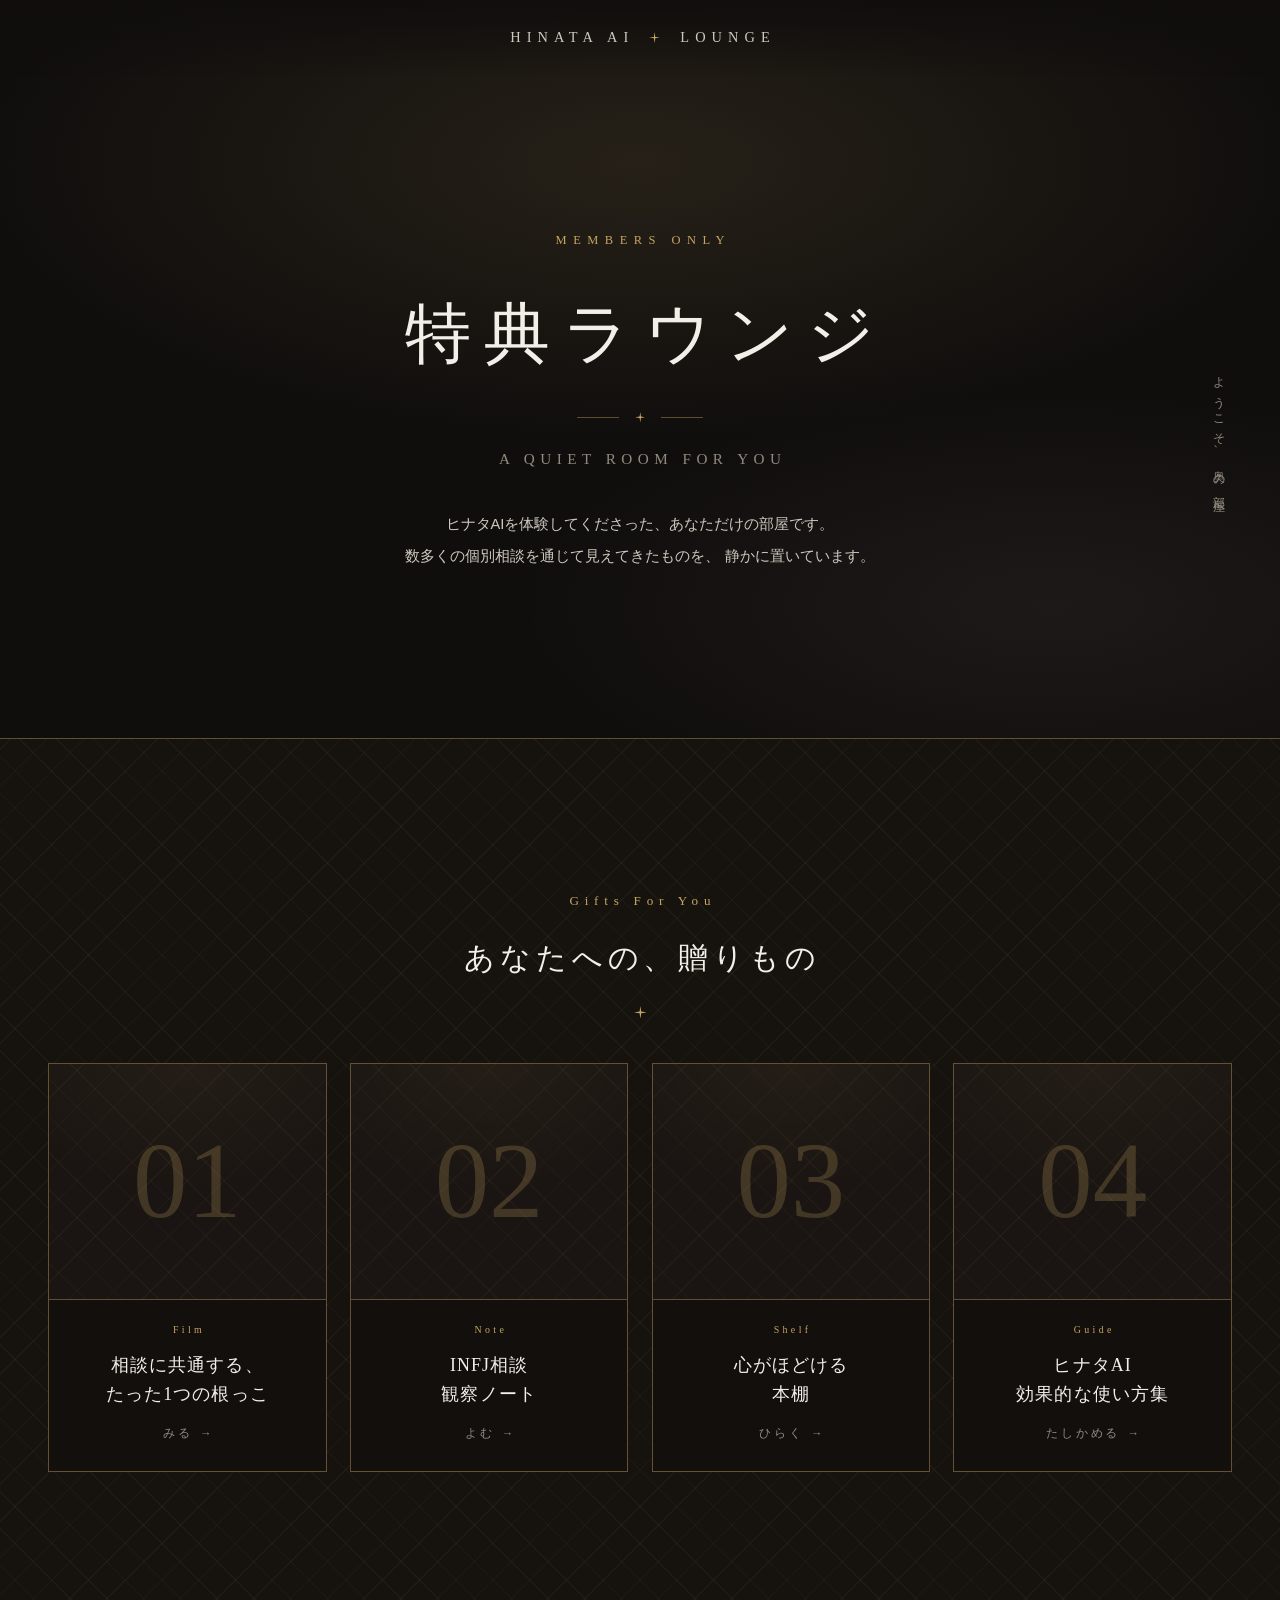
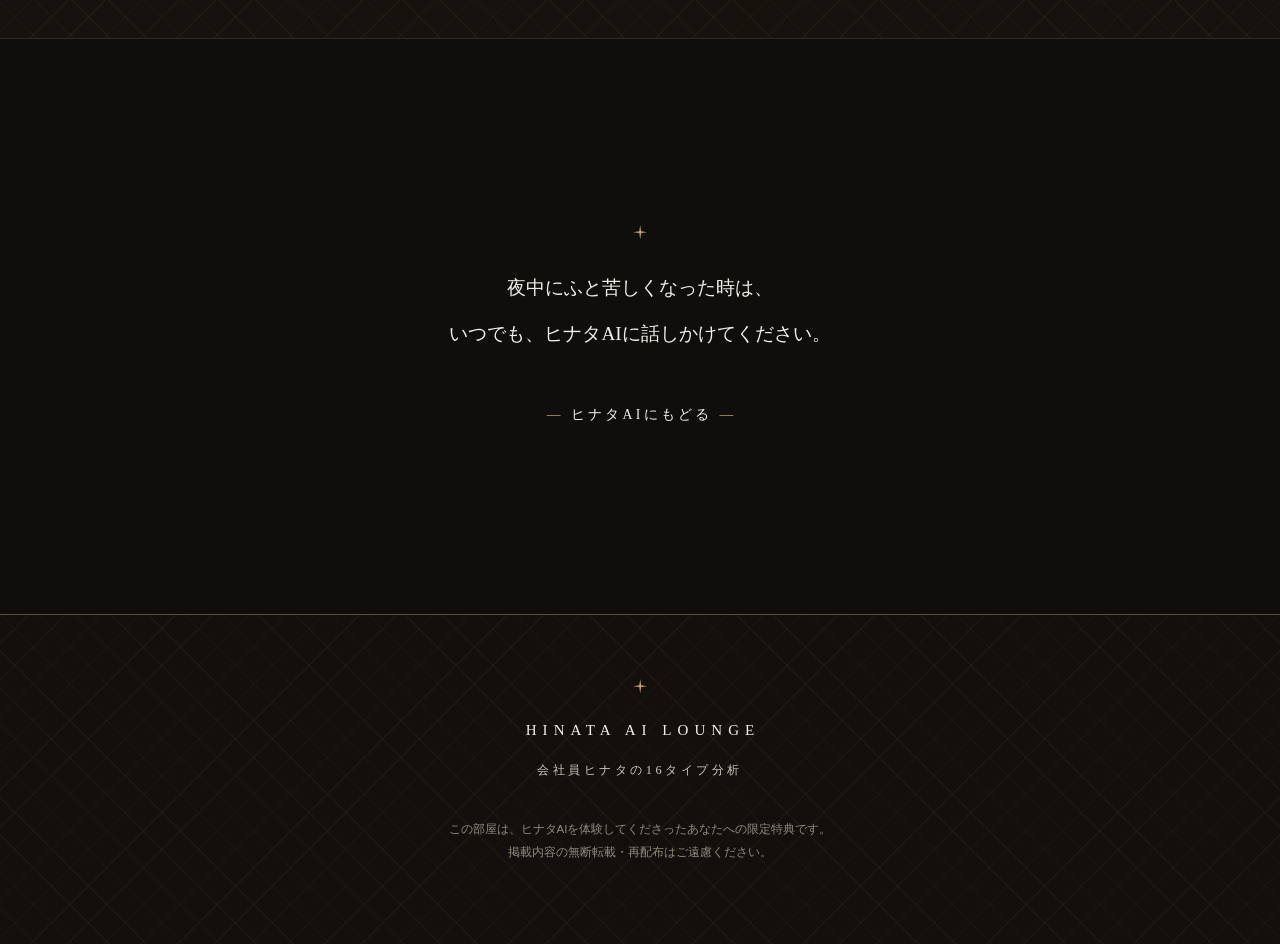
==== 1gz1r7al/index.html @ 6f218c20 "Add members-only lounge (obscured folder) Co-Authored-By: Claude Opus 4.8 <noreply@anthropic.com>" ====
<!DOCTYPE html>
<html lang="ja">
<head>
<meta charset="UTF-8">
<meta name="viewport" content="width=device-width, initial-scale=1.0">
<meta name="robots" content="noindex, nofollow">
<title>ヒナタAI 特典ラウンジ</title>
<style>
  /* ============================================================
     ヒナタAI 特典ラウンジ ― トップページ（モック）
     設計方針：Dior noir et or（黒 × 金）のメゾン・コードを翻訳
       ・クチュールの黒地 × アイボリーの白文字 × 金のアクセント
       ・カナージュ（籐編みのダイヤ格子）を tone-on-tone のテクスチャに
       ・ラッキースター（星）を繊細な金のアクセントに
       ・ディド調ハイコントラスト・セリフ（DIOR ロゴの系譜）＋ 明朝
       ・広い余白と、字間の開いた大文字で「クチュールの品格」を出す
     女性寄り7／上質な引き算3。夜のメゾンの、奥の特別な間。
     ============================================================ */

  :root {
    --noir:      #100e0d;   /* 基調：温かいクチュールの黒 */
    --noir-2:    #16130f;   /* セクションの微差 */
    --panel:     #1a1512;   /* パネル面 */
    --panel-2:   #120f0d;   /* パネル下部 */
    --ivory:     #f2efe8;   /* 白文字（温かいアイボリー） */
    --ivory-dim: #cec8bd;
    --muted:     #928a7e;   /* グレージュの抑えた文字 */
    --gold:      #c6a562;   /* ディオール・ゴールド（アクセント） */
    --gold-soft: #d8bd85;
    --hair:      rgba(242, 239, 232, 0.12);
    --hair-gold: rgba(198, 165, 98, 0.42);

    --serif-disp: "Baskerville", "Palatino", "Georgia", "Hiragino Mincho ProN", "YuMincho", "Yu Mincho", serif;
    --serif-ja:   "Hiragino Mincho ProN", "Hiragino Mincho Pro", "YuMincho", "Yu Mincho", serif;
    --sans-ja:    "Hiragino Kaku Gothic ProN", "Hiragino Sans", "YuGothic", "Yu Gothic", sans-serif;

    /* カナージュ（tone-on-tone の金のダイヤ格子） */
    --cannage:
      repeating-linear-gradient(45deg, transparent 0 25px, rgba(198,165,98,0.05) 25px 26px),
      repeating-linear-gradient(-45deg, transparent 0 25px, rgba(198,165,98,0.05) 25px 26px);
  }

  * { box-sizing: border-box; margin: 0; padding: 0; }
  html { scroll-behavior: smooth; }

  body {
    background: var(--noir);
    color: var(--ivory);
    font-family: var(--sans-ja);
    line-height: 1.9;
    -webkit-font-smoothing: antialiased;
    text-rendering: optimizeLegibility;
  }

  /* 星（ラッキースター） */
  .star {
    display: inline-block;
    width: 0.66em; height: 0.66em;
    color: var(--gold);
    vertical-align: middle;
  }

  .en-label {
    font-family: var(--serif-disp);
    font-size: 0.82rem;
    letter-spacing: 0.44em;
    text-indent: 0.44em;
    color: var(--gold);
    font-weight: 400;
  }

  /* ---------- ヘッダー ---------- */
  header.bar {
    position: fixed;
    top: 0; left: 0; right: 0;
    z-index: 10;
    display: flex;
    justify-content: center;
    align-items: center;
    gap: 0.9rem;
    padding: 1.5rem 1rem;
    background: linear-gradient(to bottom, rgba(16,14,13,0.96), rgba(16,14,13,0));
  }
  header.bar .wordmark {
    font-family: var(--serif-disp);
    font-size: 0.9rem;
    letter-spacing: 0.42em;
    text-indent: 0.42em;
    color: var(--ivory-dim);
    text-transform: uppercase;
  }
  header.bar .star { width: 0.7rem; height: 0.7rem; }

  /* ---------- ヒーロー ---------- */
  .hero {
    min-height: 82vh;
    display: flex;
    flex-direction: column;
    justify-content: center;
    align-items: center;
    text-align: center;
    padding: 7rem 1.5rem 3rem;
    position: relative;
    background:
      radial-gradient(72% 52% at 50% 22%, rgba(198,165,98,0.12), transparent 72%),
      radial-gradient(60% 42% at 82% 82%, rgba(231,203,199,0.06), transparent 70%);
  }
  .hero .eyebrow {
    font-family: var(--serif-disp);
    font-size: 0.78rem;
    letter-spacing: 0.52em;
    text-indent: 0.52em;
    color: var(--gold);
    text-transform: uppercase;
    margin-bottom: 2rem;
  }
  .hero h1 {
    font-family: var(--serif-ja);
    font-weight: 500;
    font-size: clamp(2.4rem, 6.6vw, 4.1rem);
    letter-spacing: 0.2em;
    text-indent: 0.2em;
    line-height: 1.5;
    color: var(--ivory);
  }
  .hero .divider {
    display: flex;
    align-items: center;
    gap: 1rem;
    margin: 1.8rem 0 1.4rem;
  }
  .hero .divider .rule { width: 42px; height: 1px; background: var(--hair-gold); }
  .hero .sub {
    font-family: var(--serif-disp);
    font-size: clamp(0.78rem, 2vw, 0.95rem);
    letter-spacing: 0.36em;
    text-indent: 0.36em;
    color: var(--muted);
    text-transform: uppercase;
  }
  .hero .welcome {
    max-width: 30rem;
    font-size: 0.92rem;
    color: var(--ivory-dim);
    line-height: 2.15;
    margin-top: 2.2rem;
  }
  .vertical-note {
    position: absolute;
    right: max(2.2rem, 4vw);
    top: 50%;
    transform: translateY(-50%);
    writing-mode: vertical-rl;
    font-family: var(--serif-ja);
    font-size: 0.72rem;
    letter-spacing: 0.5em;
    color: var(--muted);
  }
  @media (max-width: 820px) { .vertical-note { display: none; } }

  /* ---------- ギャラリー（パネル一望） ---------- */
  .gallery-section {
    min-height: 100vh;
    display: flex;
    flex-direction: column;
    justify-content: center;
    padding: 5rem clamp(1.2rem, 4vw, 3rem) 6rem;
    border-top: 1px solid var(--hair-gold);
    background: var(--noir-2);
    background-image: var(--cannage);
  }
  .gallery-head {
    text-align: center;
    margin-bottom: clamp(2.4rem, 5vh, 3.6rem);
  }
  .gallery-head .en-label { display: block; margin-bottom: 1rem; }
  .gallery-head h2 {
    font-family: var(--serif-ja);
    font-weight: 500;
    font-size: clamp(1.4rem, 3.8vw, 1.9rem);
    letter-spacing: 0.16em;
    text-indent: 0.16em;
    color: var(--ivory);
  }
  .gallery-head .star { margin-top: 1.1rem; width: 0.8rem; height: 0.8rem; }

  .gallery {
    display: grid;
    grid-template-columns: repeat(4, 1fr);
    gap: clamp(0.9rem, 1.8vw, 1.5rem);
    max-width: 1240px;
    margin: 0 auto;
    width: 100%;
  }
  @media (max-width: 900px) { .gallery { grid-template-columns: repeat(2, 1fr); } }
  @media (max-width: 460px) { .gallery { grid-template-columns: 1fr; max-width: 340px; } }

  /* 1枚のパネル（サムネイル） */
  .panel {
    position: relative;
    display: flex;
    flex-direction: column;
    text-decoration: none;
    color: var(--ivory);
    background: var(--panel);
    border: 1px solid var(--hair-gold);
    overflow: hidden;
    transition: transform 0.55s cubic-bezier(.2,.7,.2,1), box-shadow 0.55s ease, border-color 0.55s ease;
    aspect-ratio: 3 / 4.4;
  }
  @media (max-width: 900px) { .panel { aspect-ratio: 3 / 3.4; } }
  @media (max-width: 460px) { .panel { aspect-ratio: 16 / 9; } }

  /* サムネイル画像エリア（今は仮＝カナージュ＋番号。実画像を差し込める）
     例: <div class="panel-media" style="background-image:url('thumb-film.jpg')"></div> */
  .panel-media {
    position: relative;
    flex: 1;
    background-color: var(--panel);
    background-image:
      radial-gradient(120% 90% at 50% 0%, rgba(198,165,98,0.06), transparent 60%),
      var(--cannage);
    background-size: cover;
    background-position: center;
    display: flex;
    align-items: center;
    justify-content: center;
    overflow: hidden;
  }
  .panel-media .big-num {
    font-family: var(--serif-disp);
    font-size: clamp(4.2rem, 10vw, 6.8rem);
    line-height: 1;
    color: rgba(198,165,98,0.24);
    transition: color 0.55s ease, transform 0.7s ease;
  }
  .panel-media::after {
    content: "";
    position: absolute;
    inset: 10px;
    border: 1px solid transparent;
    transition: border-color 0.55s ease;
    pointer-events: none;
  }

  .panel-body {
    padding: 1.3rem 1.2rem 1.5rem;
    border-top: 1px solid var(--hair-gold);
    background: var(--panel-2);
    text-align: center;
  }
  .panel-body .en-label {
    display: block;
    font-size: 0.62rem;
    letter-spacing: 0.34em;
    text-indent: 0.34em;
    margin-bottom: 0.7rem;
  }
  .panel-body h3 {
    font-family: var(--serif-ja);
    font-weight: 500;
    font-size: clamp(0.98rem, 1.5vw, 1.12rem);
    letter-spacing: 0.06em;
    line-height: 1.6;
    min-height: 2.9em;
    display: flex;
    align-items: center;
    justify-content: center;
    color: var(--ivory);
  }
  .panel-more {
    display: inline-block;
    margin-top: 0.9rem;
    font-family: var(--serif-disp);
    font-size: 0.72rem;
    letter-spacing: 0.24em;
    text-indent: 0.24em;
    color: var(--muted);
    transition: color 0.5s ease;
  }
  .panel-more .arrow {
    display: inline-block;
    margin-left: 0.4em;
    transition: transform 0.5s ease;
  }

  .panel:hover, .panel:focus-visible {
    transform: translateY(-8px);
    border-color: var(--gold);
    box-shadow: 0 24px 44px -26px rgba(0,0,0,0.8);
    outline: none;
  }
  .panel:hover .panel-media::after,
  .panel:focus-visible .panel-media::after { border-color: var(--gold); }
  .panel:hover .panel-media .big-num,
  .panel:focus-visible .panel-media .big-num {
    color: rgba(214,189,133,0.5);
    transform: translateY(-4px);
  }
  .panel:hover .panel-more,
  .panel:focus-visible .panel-more { color: var(--gold); }
  .panel:hover .panel-more .arrow,
  .panel:focus-visible .panel-more .arrow { transform: translateX(4px); }

  /* ---------- 結び ---------- */
  .closing {
    min-height: 64vh;
    display: flex;
    flex-direction: column;
    justify-content: center;
    align-items: center;
    text-align: center;
    padding: 6rem 1.5rem;
    border-top: 1px solid var(--hair);
  }
  .closing .star { width: 0.9rem; height: 0.9rem; margin-bottom: 1.6rem; }
  .closing p {
    font-family: var(--serif-ja);
    font-size: clamp(1rem, 2.6vw, 1.2rem);
    line-height: 2.4;
    color: var(--ivory);
    max-width: 28rem;
  }
  .closing .ai-link {
    display: inline-block;
    margin-top: 2.8rem;
    font-family: var(--serif-disp);
    font-size: 0.86rem;
    letter-spacing: 0.24em;
    text-indent: 0.24em;
    color: var(--ivory);
    text-decoration: none;
    transition: color 0.5s ease, letter-spacing 0.5s ease;
  }
  .closing .ai-link::before { content: "— "; color: var(--gold); }
  .closing .ai-link::after  { content: " —"; color: var(--gold); }
  .closing .ai-link:hover { color: var(--gold); letter-spacing: 0.3em; }

  /* ---------- フッター ---------- */
  footer {
    text-align: center;
    padding: 4rem 1.5rem 5rem;
    border-top: 1px solid var(--hair-gold);
    background: var(--panel-2);
    background-image: var(--cannage);
  }
  footer .star { width: 0.9rem; height: 0.9rem; margin-bottom: 1.4rem; }
  footer .mark {
    font-family: var(--serif-disp);
    font-size: 0.94rem;
    letter-spacing: 0.4em;
    text-indent: 0.4em;
    color: var(--ivory);
    text-transform: uppercase;
  }
  footer .mark-ja {
    font-family: var(--serif-ja);
    font-size: 0.78rem;
    letter-spacing: 0.28em;
    color: var(--ivory-dim);
    margin-top: 0.9rem;
  }
  footer .fine {
    margin-top: 2.2rem;
    font-size: 0.72rem;
    color: var(--muted);
    line-height: 2;
  }

  /* ---------- 登場（load時のみ・控えめ） ---------- */
  @media (prefers-reduced-motion: no-preference) {
    .hero > * { opacity: 0; transform: translateY(14px); animation: rise 1.1s ease forwards; }
    .hero .eyebrow { animation-delay: 0.1s; }
    .hero h1 { animation-delay: 0.3s; }
    .hero .divider { animation-delay: 0.5s; }
    .hero .sub { animation-delay: 0.6s; }
    .hero .welcome { animation-delay: 0.85s; }
    .vertical-note { animation-delay: 1.05s; }
    @keyframes rise { to { opacity: 1; transform: translateY(0); } }
  }
</style>
</head>
<body>

  <!-- 星のSVG（ラッキースター）を再利用 -->
  <svg width="0" height="0" style="position:absolute" aria-hidden="true">
    <symbol id="etoile" viewBox="0 0 24 24">
      <path d="M12 0 L13.5 10.5 L24 12 L13.5 13.5 L12 24 L10.5 13.5 L0 12 L10.5 10.5 Z" fill="currentColor"/>
    </symbol>
  </svg>

  <header class="bar">
    <div class="wordmark">Hinata AI</div>
    <svg class="star"><use href="#etoile"/></svg>
    <div class="wordmark">Lounge</div>
  </header>

  <!-- ============ ヒーロー ============ -->
  <section class="hero">
    <p class="eyebrow">Members Only</p>
    <h1>特典ラウンジ</h1>
    <div class="divider">
      <span class="rule"></span>
      <svg class="star"><use href="#etoile"/></svg>
      <span class="rule"></span>
    </div>
    <p class="sub">A Quiet Room For You</p>
    <p class="welcome">
      ヒナタAIを体験してくださった、あなただけの部屋です。<br>
      数多くの個別相談を通じて見えてきたものを、
      静かに置いています。
    </p>
    <div class="vertical-note">ようこそ、奥の部屋へ</div>
  </section>

  <!-- ============ ギャラリー ============ -->
  <section class="gallery-section">
    <div class="gallery-head">
      <span class="en-label">Gifts For You</span>
      <h2>あなたへの、贈りもの</h2>
      <svg class="star"><use href="#etoile"/></svg>
    </div>

    <div class="gallery">

      <!-- 動画 -->
      <a class="panel" href="film.html">
        <div class="panel-media"><span class="big-num">01</span></div>
        <div class="panel-body">
          <span class="en-label">Film</span>
          <h3>相談に共通する、<br>たった1つの根っこ</h3>
          <span class="panel-more">みる<span class="arrow">→</span></span>
        </div>
      </a>

      <!-- 観察ノート -->
      <a class="panel" href="note.html">
        <div class="panel-media"><span class="big-num">02</span></div>
        <div class="panel-body">
          <span class="en-label">Note</span>
          <h3>INFJ相談<br>観察ノート</h3>
          <span class="panel-more">よむ<span class="arrow">→</span></span>
        </div>
      </a>

      <!-- 本棚 -->
      <a class="panel" href="shelf.html">
        <div class="panel-media"><span class="big-num">03</span></div>
        <div class="panel-body">
          <span class="en-label">Shelf</span>
          <h3>心がほどける<br>本棚</h3>
          <span class="panel-more">ひらく<span class="arrow">→</span></span>
        </div>
      </a>

      <!-- 使い方 -->
      <a class="panel" href="guide.html">
        <div class="panel-media"><span class="big-num">04</span></div>
        <div class="panel-body">
          <span class="en-label">Guide</span>
          <h3>ヒナタAI<br>効果的な使い方集</h3>
          <span class="panel-more">たしかめる<span class="arrow">→</span></span>
        </div>
      </a>

    </div>
  </section>

  <!-- ============ 結び ============ -->
  <section class="closing">
    <svg class="star"><use href="#etoile"/></svg>
    <p>
      夜中にふと苦しくなった時は、<br>
      いつでも、ヒナタAIに話しかけてください。
    </p>
    <a class="ai-link" href="https://line.me/R/ti/p/@401owdrs" target="_blank" rel="noopener">ヒナタAIにもどる</a>
  </section>

  <!-- ============ フッター ============ -->
  <footer>
    <svg class="star"><use href="#etoile"/></svg>
    <div class="mark">Hinata AI Lounge</div>
    <div class="mark-ja">会社員ヒナタの16タイプ分析</div>
    <p class="fine">
      この部屋は、ヒナタAIを体験してくださったあなたへの限定特典です。<br>
      掲載内容の無断転載・再配布はご遠慮ください。
    </p>
  </footer>

</body>
</html>
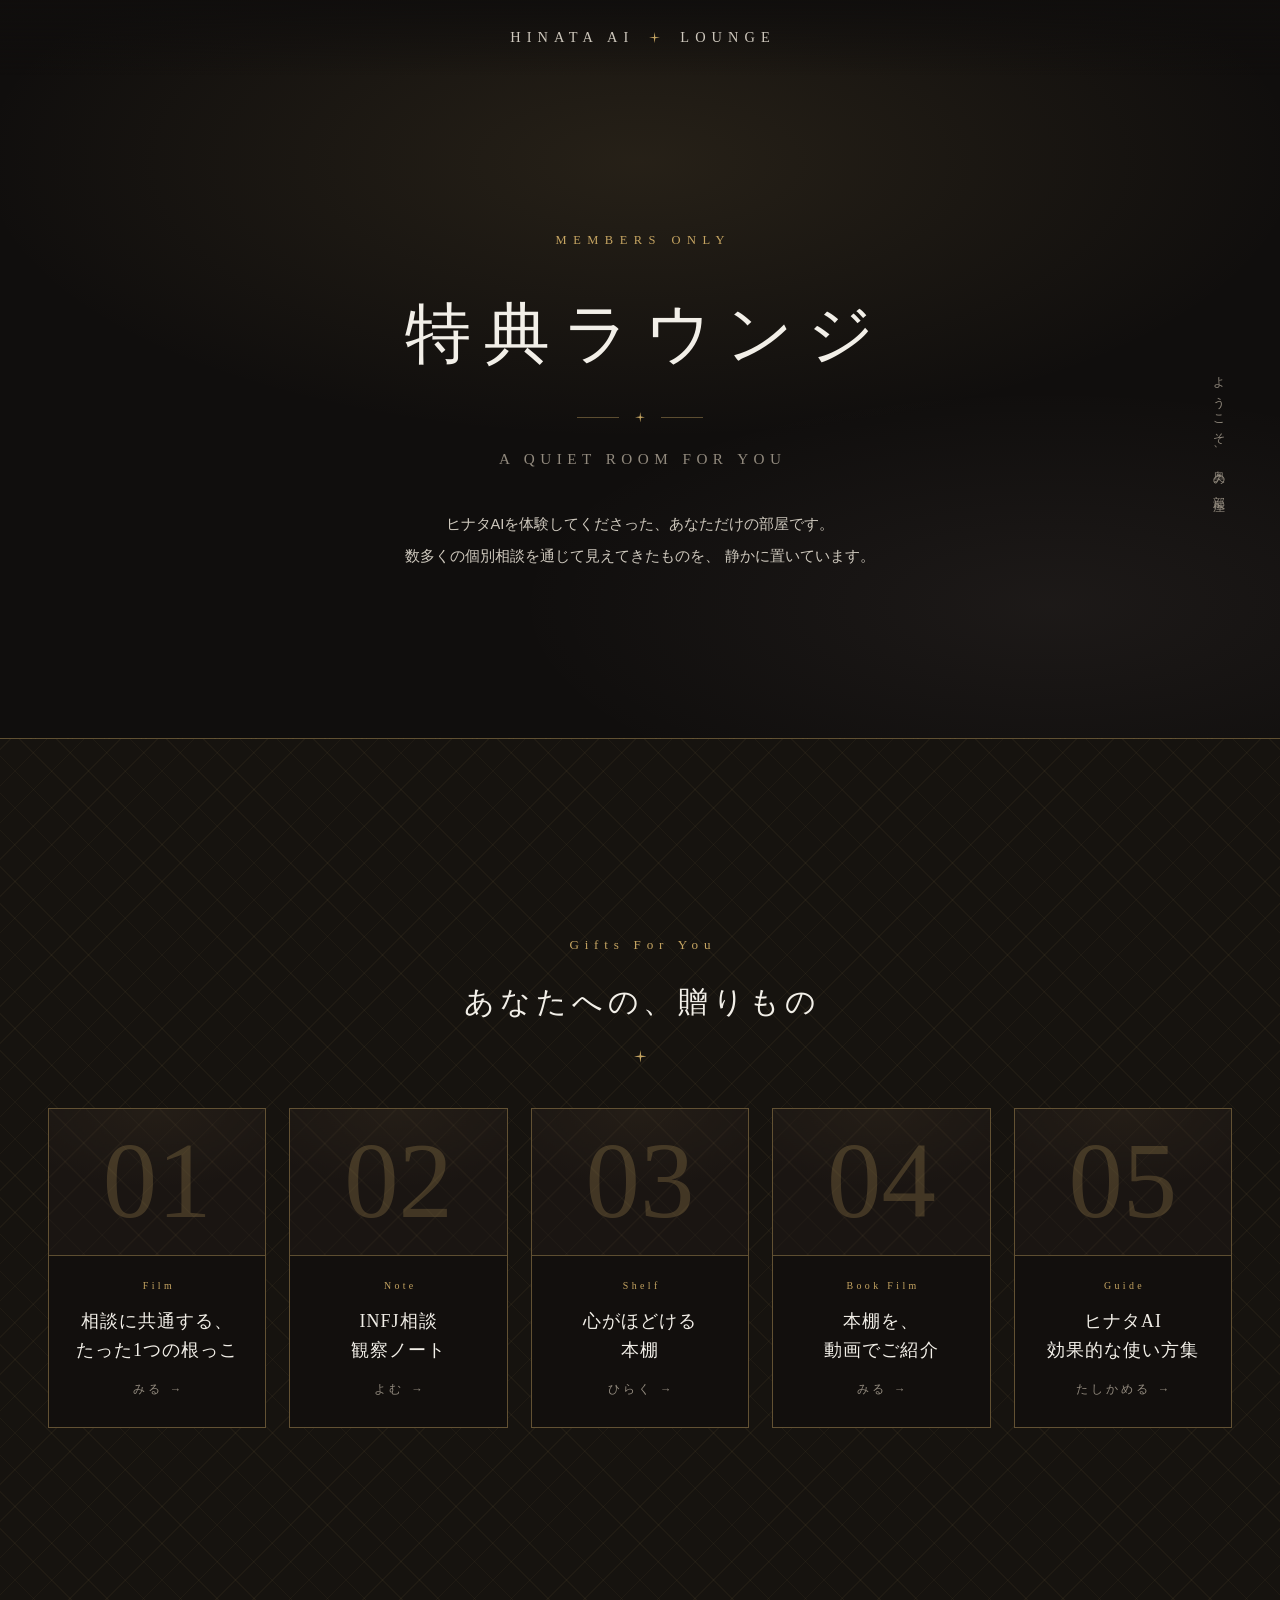
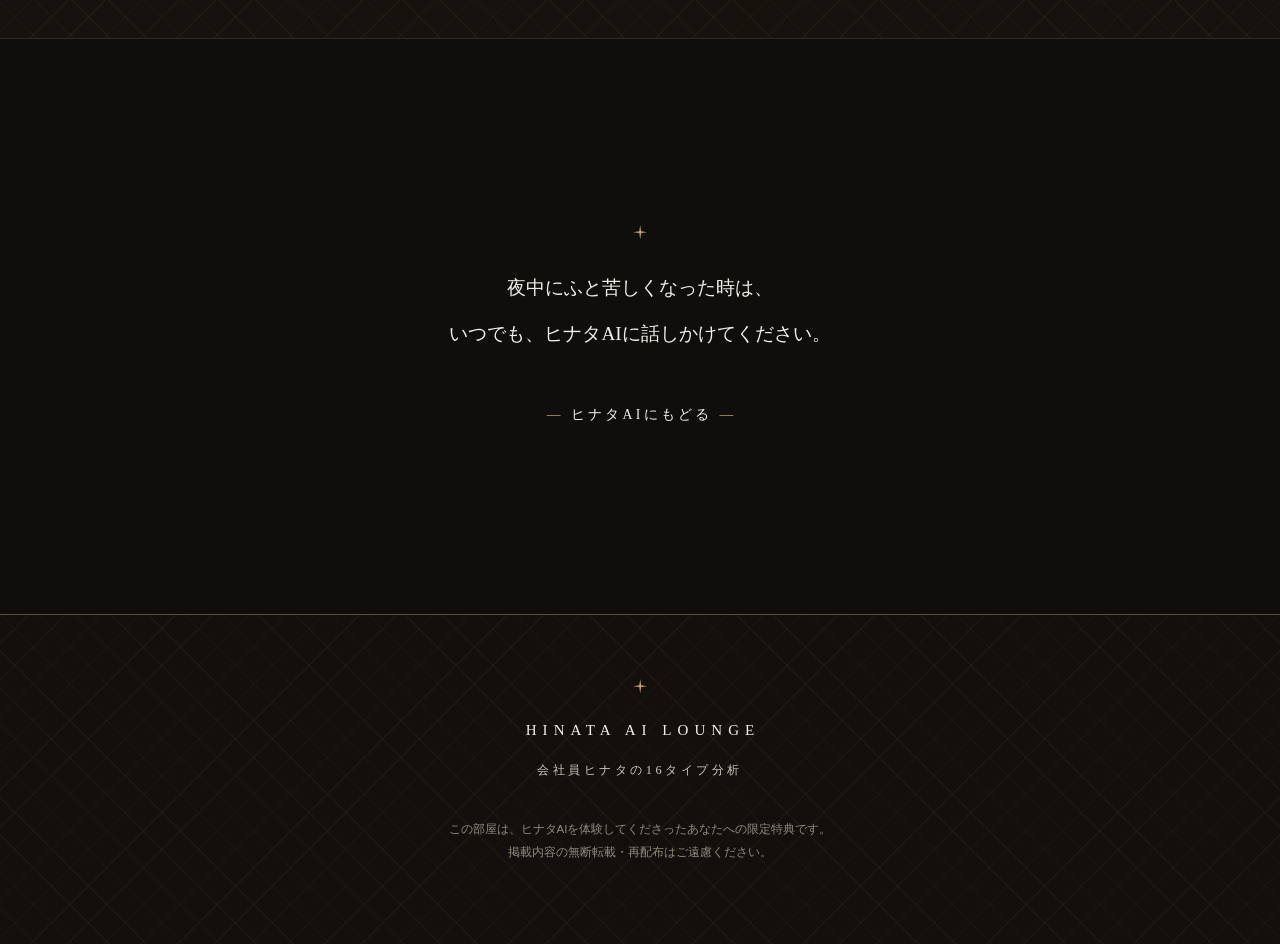
==== commit 177005f6: "Add Book Film page and 5th lounge panel Co-Authored-By: Claude Opus 4.8 <noreply@anthropic.com>" ====
--- a/1gz1r7al/index.html
+++ b/1gz1r7al/index.html
@@ -186,9 +186,9 @@
 
   .gallery {
     display: grid;
-    grid-template-columns: repeat(4, 1fr);
+    grid-template-columns: repeat(5, 1fr);
     gap: clamp(0.9rem, 1.8vw, 1.5rem);
-    max-width: 1240px;
+    max-width: 1400px;
     margin: 0 auto;
     width: 100%;
   }
@@ -453,9 +453,19 @@
         </div>
       </a>
 
+      <!-- 本棚（動画版） -->
+      <a class="panel" href="bookfilm.html">
+        <div class="panel-media"><span class="big-num">04</span></div>
+        <div class="panel-body">
+          <span class="en-label">Book Film</span>
+          <h3>本棚を、<br>動画でご紹介</h3>
+          <span class="panel-more">みる<span class="arrow">→</span></span>
+        </div>
+      </a>
+
       <!-- 使い方 -->
       <a class="panel" href="guide.html">
-        <div class="panel-media"><span class="big-num">04</span></div>
+        <div class="panel-media"><span class="big-num">05</span></div>
         <div class="panel-body">
           <span class="en-label">Guide</span>
           <h3>ヒナタAI<br>効果的な使い方集</h3>
